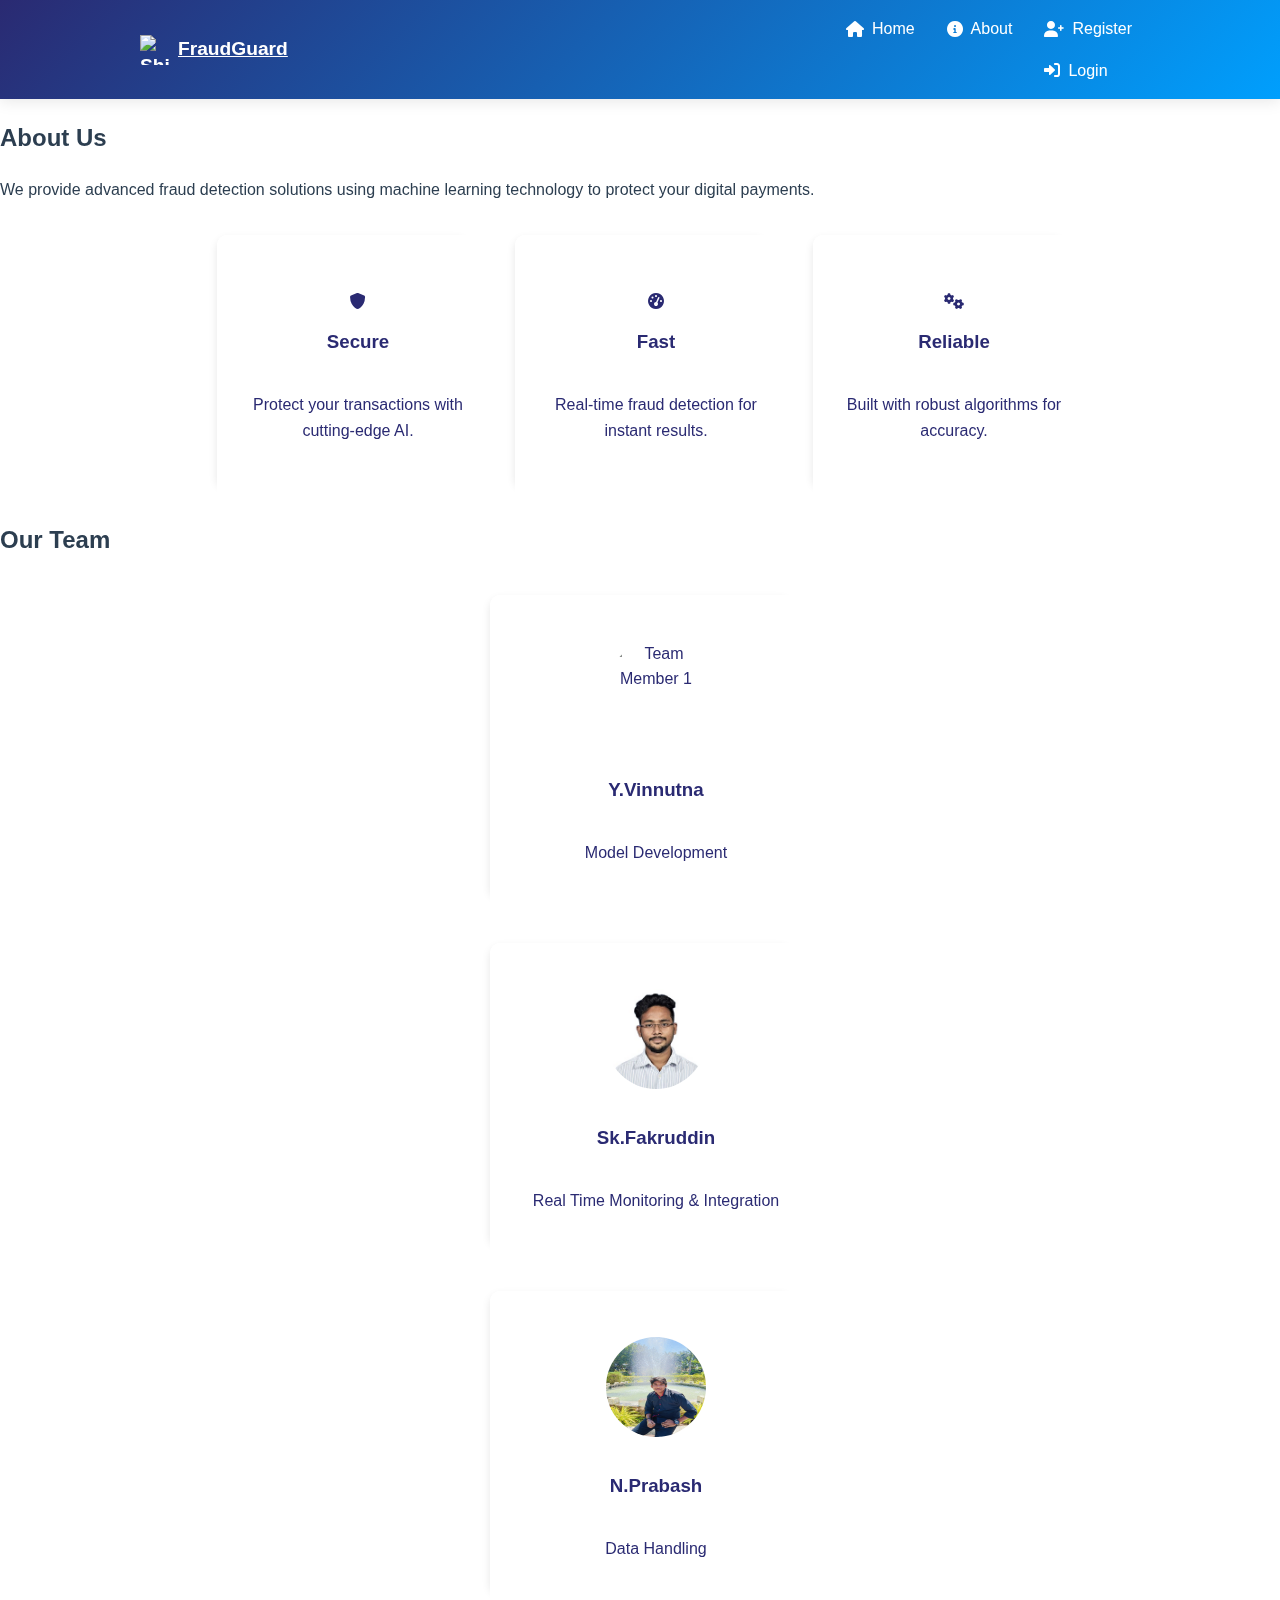
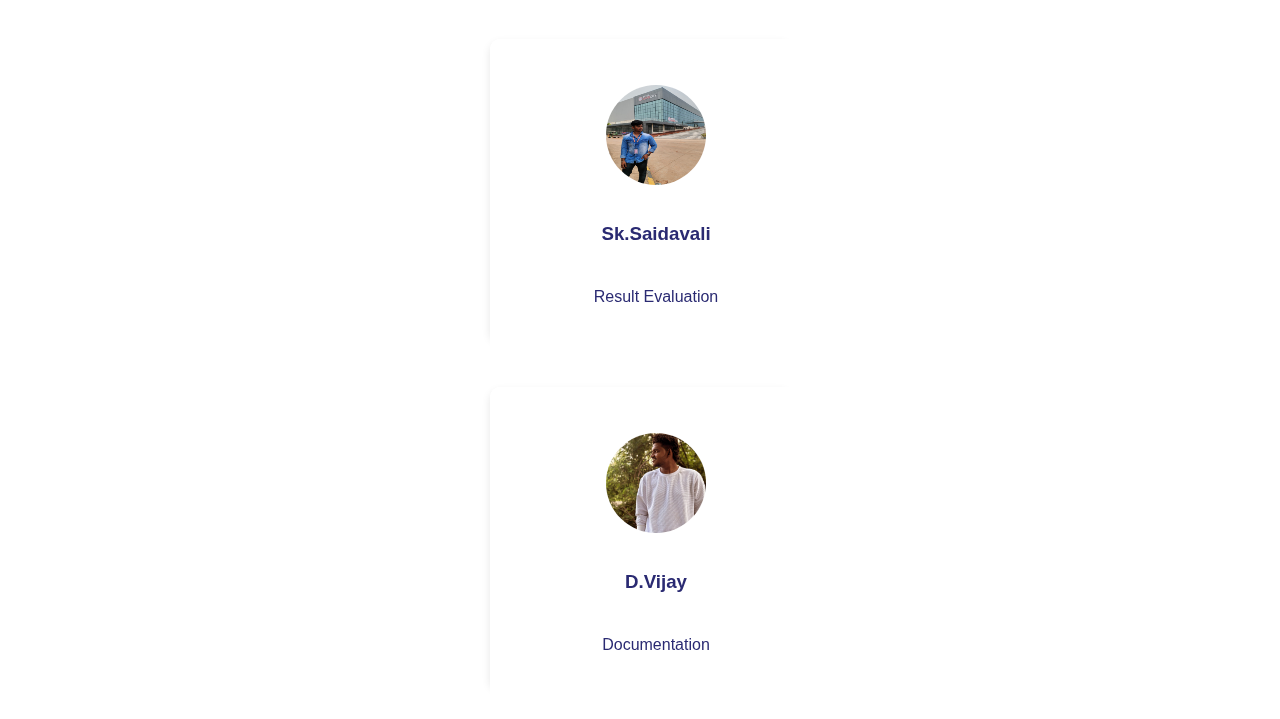
==== about.html @ cbe6132f "Add files via upload" ====
<!DOCTYPE html>
<html lang="en">
<head>
  <meta charset="UTF-8">
  <meta name="viewport" content="width=device-width, initial-scale=1">
  <title>FraudGuard - About Us</title>
  <link rel="stylesheet" href="styles.css">
  <link rel="stylesheet" href="https://cdnjs.cloudflare.com/ajax/libs/font-awesome/6.0.0/css/all.min.css">
</head>
<body>
  <!-- Navigation Bar -->
  <nav id="navbar">
    <div class="nav-container">
      <a href="index.html" class="logo">
        <img src="https://cdn-icons-png.flaticon.com/512/3572/3572730.png" alt="Shield Logo">
        FraudGuard
      </a>
      <ul class="nav-links">
        <li><a href="index.html"><i class="fas fa-home"></i> Home</a></li>
        <li><a href="about.html" class="active"><i class="fas fa-info-circle"></i> About</a></li>
        <li id="authLinks"></li>
      </ul>
      <div class="hamburger">
        <i class="fas fa-bars"></i>
      </div>
    </div>
  </nav>

  <!-- About Page Content -->
  <section id="about" class="page active">
    <div class="container">
      <h2>About Us</h2>
      <p>We provide advanced fraud detection solutions using machine learning technology to protect your digital payments.</p>
      
      <!-- Feature Cards -->
      <div class="about-grid">
        <div class="flip-card">
          <div class="flip-card-inner">
            <div class="flip-card-front">
              <i class="fas fa-shield-alt"></i>
              <h3>Secure</h3>
              <p>Protect your transactions with cutting-edge AI.</p>
            </div>
            <div class="flip-card-back">
              <h3>Advanced Security</h3>
              <p>Our AI algorithms detect and prevent fraudulent activities in real-time.</p>
            </div>
          </div>
        </div>
        <div class="flip-card">
          <div class="flip-card-inner">
            <div class="flip-card-front">
              <i class="fas fa-tachometer-alt"></i>
              <h3>Fast</h3>
              <p>Real-time fraud detection for instant results.</p>
            </div>
            <div class="flip-card-back">
              <h3>Instant Results</h3>
              <p>Get fraud detection results in milliseconds to ensure seamless transactions.</p>
            </div>
          </div>
        </div>
        <div class="flip-card">
          <div class="flip-card-inner">
            <div class="flip-card-front">
              <i class="fas fa-cogs"></i>
              <h3>Reliable</h3>
              <p>Built with robust algorithms for accuracy.</p>
            </div>
            <div class="flip-card-back">
              <h3>High Accuracy</h3>
              <p>Our models are trained on millions of transactions for unmatched reliability.</p>
            </div>
          </div>
        </div>
      </div>

      <!-- Our Team Section -->
      <h2>Our Team</h2>
      <div class="team-grid">
        <div class="flip-card">
          <div class="flip-card-inner">
            <div class="flip-card-front">
              <img src="https://via.placeholder.com/150" alt="Team Member 1">
              <h3>Y.Vinnutna</h3>
              <p>Model Development</p>
            </div>
            <div class="flip-card-back">
              <h3>Y.Vinnutna</h3>
              <p style="text-align: justify;">
                Translating raw transaction data into a powerful predictive tool that safeguards digital payments. 
                The position demands a proactive approach to solving complex problems, 
                leveraging statistical analysis and machine learning to build a secure and effective fraud detection system.
              </p>
            </div>
          </div>
        </div>
        <div class="flip-card">
          <div class="flip-card-inner">
            <div class="flip-card-front">
              <img src="Shaik.jpg" alt="Team Member 2">
              <h3>Sk.Fakruddin</h3>
              <p>Real Time Monitoring & Integration</p>
            </div>
            <div class="flip-card-back">
              <h3>Sk.Fakruddin</h3>
              <p style="text-align: justify;">
                Real Time Monitoring & Integration seamlessly connects raw transaction data, 
                the fraud detection model, and secure operational systems, enabling timely fraud detection 
                and smooth processing of legitimate transactions.
              </p>
            </div>
          </div>
        </div>
        <div class="flip-card">
          <div class="flip-card-inner">
            <div class="flip-card-front">
              <img src="Prabash.jpg" alt="Team Member 3">
              <h3>N.Prabash</h3>
              <p>Data Handling</p>
            </div>
            <div class="flip-card-back">
              <h3>N.Prabash</h3>
              <p style="text-align: justify;">Data Handling in FraudGuard is about building and maintaining a streamlined pipeline that transforms raw transaction data into high-quality, 
                actionable insights—supporting the system’s overall mission of detecting and preventing fraud efficiently.</p>
            </div>
          </div>
        </div>
        <div class="flip-card">
          <div class="flip-card-inner">
            <div class="flip-card-front">
              <img src="Saida.jpg" alt="Team Member 4">
              <h3>Sk.Saidavali</h3>
              <p>Result Evaluation</p>
            </div>
            <div class="flip-card-back">
              <h3>Saidavali</h3>
              <p style="text-align: justify;">Result Evaluation in FraudGuard is essential for maintaining a robust and responsive fraud detection system,
                ensuring that only accurate, reliable decisions are made in real time.</p>
            </div>
          </div>
        </div>
        <div class="flip-card">
          <div class="flip-card-inner">
            <div class="flip-card-front">
              <img src="vijay.jpg" alt="Team Member 5">
              <h3>D.Vijay</h3>
              <p>Documentation</p>
            </div>
            <div class="flip-card-back">
              <h3>Vijay</h3>
              <p style="text-align: justify;"> Documentation in FraudGuard is not just about recording information—it's a strategic tool that supports collaboration, enhances system reliability,
                and ensures the project’s long-term success through clear and accessible records</p>
            </div>
          </div>
        </div>
      </div>
    </div>
  </section>

  <script src="script.js"></script>
</body>
</html>
---- styles.css ----
:root {
  --primary-color: #2a2a72;
  --secondary-color: #009ffd;
  --background-color: #f8f9fa;
  --text-color: #2c3e50;
  --success-color: #2ecc71;
  --error-color: #e74c3c;
  --bg-scale: 1;
}

/* Background Zoom Effect */
body::before {
  content: "";
  position: fixed;
  top: 0;
  left: 0;
  width: 100%;
  height: 100%;
  background: url('your-background-image.jpg') no-repeat center center fixed;
  background-size: cover;
  z-index: -1;
  transform: scale(var(--bg-scale));
  transition: transform 0.3s ease-out;
}

body {
  margin: 0;
  font-family: 'Segoe UI', Tahoma, Geneva, Verdana, sans-serif;
  color: var(--text-color);
  line-height: 1.6;
}

/* Navigation Bar */
#navbar {
  background: linear-gradient(135deg, var(--primary-color), var(--secondary-color));
  box-shadow: 0 2px 15px rgba(0,0,0,0.1);
  padding: 0.5rem 1rem;
}

.nav-container {
  max-width: 1000px;
  margin: 0 auto;
  display: flex;
  justify-content: space-between;
  align-items: center;
}

.logo {
  color: white;
  font-size: 1.2rem;
  font-weight: bold;
  display: flex;
  align-items: center;
  gap: 0.5rem;
}

.logo img {
  width: 30px;
  height: 30px;
}

.nav-links {
  display: flex;
  gap: 1rem;
  list-style: none;
  margin: 0;
  padding: 0;
}

.nav-links a,
.nav-links button {
  color: white;
  text-decoration: none;
  padding: 0.5rem;
  border-radius: 4px;
  transition: all 0.3s ease;
  display: flex;
  align-items: center;
  gap: 0.5rem;
  background: none;
  border: none;
  cursor: pointer;
}

.nav-links a:hover,
.nav-links button:hover {
  background: rgba(255,255,255,0.1);
}

.hamburger {
  color: white;
  font-size: 1.5rem;
  cursor: pointer;
  display: none;
}

/* Hero Section */
.hero {
  background: linear-gradient(135deg, #f8f9fa 0%, #e2e6ea 100%);
  padding: 4rem 1rem;
  text-align: center;
}

.hero-content {
  max-width: 800px;
  margin: 0 auto;
}

.hero h1 {
  font-size: 2.5rem;
  color: var(--primary-color);
  margin-bottom: 1rem;
}

.hero p {
  font-size: 1.2rem;
  color: var(--text-color);
  margin-bottom: 2rem;
}

/* Info Card */
.info-card {
  background: white;
  border-radius: 10px;
  box-shadow: 0 2px 15px rgba(0,0,0,0.1);
  padding: 1.5rem;
  max-width: 600px;
  margin: 0 auto;
  transition: box-shadow 0.3s ease;
}

.info-card:hover {
  box-shadow: 0 0 20px rgba(0, 191, 255, 0.8); /* Glow effect on hover */
}

.info-card p {
  font-size: 1rem;
  color: var(--text-color);
  line-height: 1.6;
}

/* Services Section */
#services {
  padding: 4rem 1rem;
  background: linear-gradient(135deg, #f8f9fa 0%, #e2e6ea 100%); /* Same as hero section */
  text-align: center;
}

#services h2 {
  font-size: 2rem;
  color: var(--primary-color);
  margin-bottom: 2rem;
}

.services-grid {
  display: grid;
  grid-template-columns: repeat(3, 1fr); /* 3 services in a row */
  gap: 2rem;
  max-width: 1200px;
  margin: 0 auto;
  padding: 0 1rem; /* Added padding to match hero section */
}

.service-card {
  background: white;
  border-radius: 10px;
  box-shadow: 0 2px 15px rgba(0,0,0,0.1);
  padding: 2rem;
  transition: transform 0.3s, box-shadow 0.3s;
}

.service-card:hover {
  transform: translateY(-5px);
  box-shadow: 0 8px 20px rgba(0,0,0,0.2);
}

.service-card i {
  font-size: 2rem;
  color: var(--secondary-color);
  margin-bottom: 1rem;
}

.service-card h3 {
  font-size: 1.5rem;
  color: var(--primary-color);
  margin-bottom: 1rem;
}

.service-card p {
  font-size: 1rem;
  color: var(--text-color);
  line-height: 1.6;
}

/* Flip Cards */
.flip-card {
  background-color: transparent;
  width: 250px;
  height: 250px;
  perspective: 1000px;
  margin: 1rem;
}

.flip-card-inner {
  position: relative;
  width: 100%;
  height: 100%;
  text-align: center;
  transition: transform 0.6s;
  transform-style: preserve-3d;
  box-shadow: 0 4px 8px rgba(0,0,0,0.1);
  border-radius: 10px;
}

.flip-card:hover .flip-card-inner {
  transform: rotateY(180deg);
}

.flip-card-front,
.flip-card-back {
  position: absolute;
  width: 100%;
  height: 100%;
  backface-visibility: hidden;
  border-radius: 10px;
  display: flex;
  flex-direction: column;
  justify-content: center;
  align-items: center;
  padding: 1rem;
}

.flip-card-front {
  background: white;
  color: var(--primary-color);
}

.flip-card-back {
  background: var(--primary-color);
  color: white;
  transform: rotateY(180deg);
}

/* About Grid */
.about-grid,
.team-grid {
  display: flex;
  flex-wrap: wrap;
  justify-content: center;
  gap: 1rem;
}

.team-grid {
  flex-direction: column;
  align-items: center;
}

.team-grid .flip-card {
  width: 300px;
  height: 300px;
}

.team-grid img {
  width: 100px;
  height: 100px;
  border-radius: 50%;
  margin-bottom: 1rem;
}

/* Responsive Design */
@media (max-width: 768px) {
  .nav-links {
    display: none;
    position: absolute;
    top: 100%;
    left: 0;
    right: 0;
    background: var(--primary-color);
    flex-direction: column;
    padding: 1rem;
  }

  .nav-links.active {
    display: flex;
  }

  .hamburger {
    display: block;
  }

  .hero h1 {
    font-size: 2rem;
  }

  .hero p {
    font-size: 1rem;
  }

  .info-card {
    padding: 1rem;
  }

  .services-grid {
    grid-template-columns: repeat(2, 1fr); /* 2 services per row on smaller screens */
  }
}

@media (max-width: 480px) {
  .services-grid {
    grid-template-columns: 1fr; /* 1 service per row on mobile */
  }
}
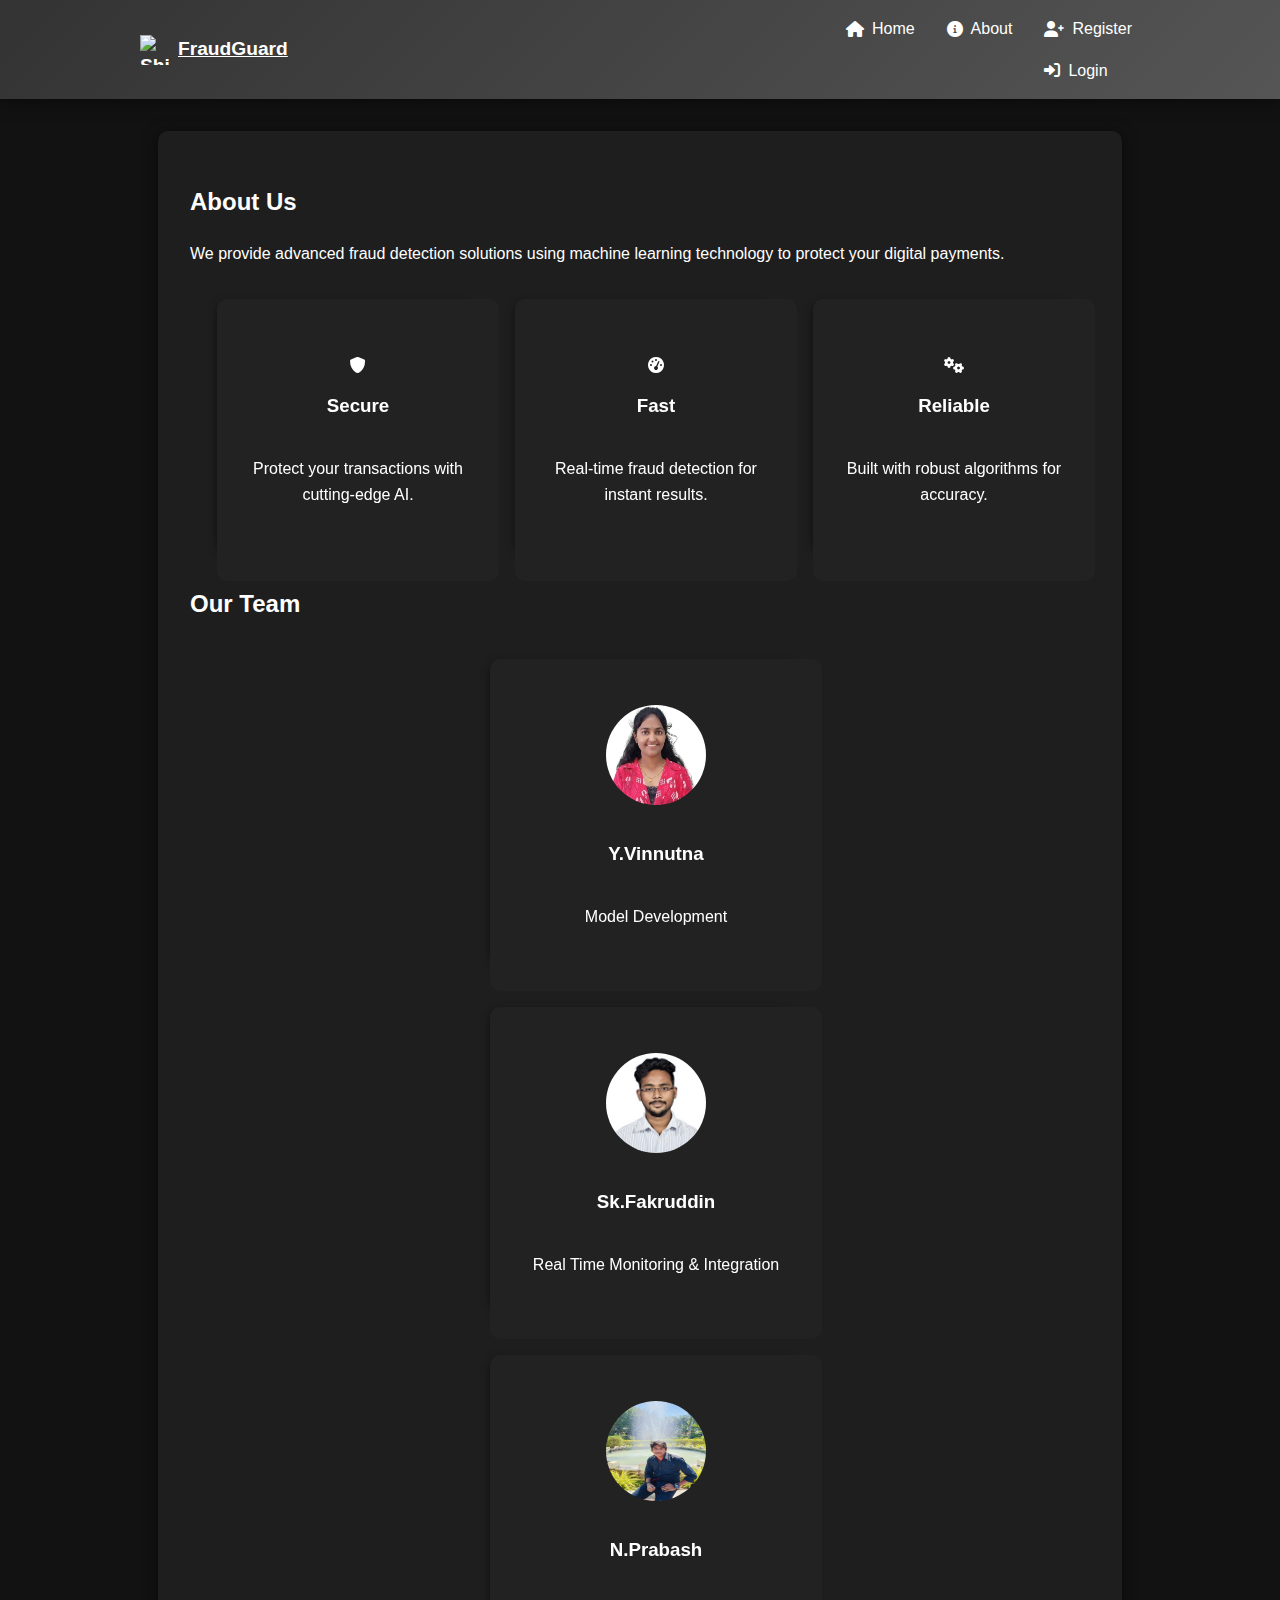
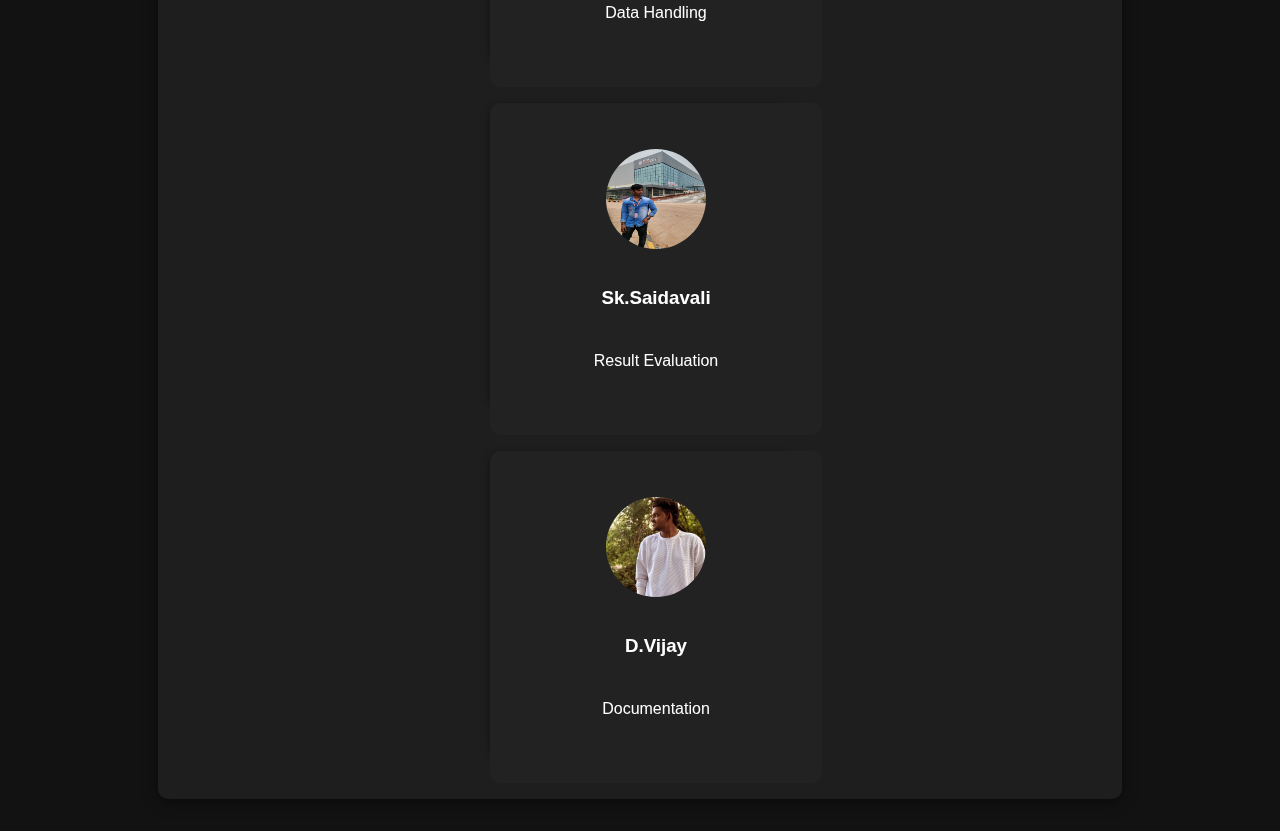
==== commit 8e2ce043: "Update about.html" ====
--- a/about.html
+++ b/about.html
@@ -81,7 +81,7 @@
         <div class="flip-card">
           <div class="flip-card-inner">
             <div class="flip-card-front">
-              <img src="https://via.placeholder.com/150" alt="Team Member 1">
+              <img src="vinutna.jpeg" alt="Team Member 1">
               <h3>Y.Vinnutna</h3>
               <p>Model Development</p>
             </div>
@@ -160,4 +160,4 @@
 
   <script src="script.js"></script>
 </body>
-</html>+</html>
--- a/styles.css
+++ b/styles.css
@@ -1,39 +1,31 @@
 :root {
-  --primary-color: #2a2a72;
-  --secondary-color: #009ffd;
-  --background-color: #f8f9fa;
-  --text-color: #2c3e50;
+  --primary-color: #ffffff;       /* White for text and accents */
+  --secondary-color: #bbbbbb;     /* Light gray accent */
+  --background-color: #121212;    /* Dark background */
+  --text-color: #ffffff;          /* White text */
   --success-color: #2ecc71;
   --error-color: #e74c3c;
   --bg-scale: 1;
 }
 
-/* Background Zoom Effect */
+/* Remove background image and use uniform dark background */
 body::before {
-  content: "";
-  position: fixed;
-  top: 0;
-  left: 0;
-  width: 100%;
-  height: 100%;
-  background: url('your-background-image.jpg') no-repeat center center fixed;
-  background-size: cover;
-  z-index: -1;
-  transform: scale(var(--bg-scale));
-  transition: transform 0.3s ease-out;
+  display: none;
 }
 
 body {
   margin: 0;
+  background-color: var(--background-color) !important;
   font-family: 'Segoe UI', Tahoma, Geneva, Verdana, sans-serif;
   color: var(--text-color);
   line-height: 1.6;
-}
-
-/* Navigation Bar */
+  overflow-x: hidden;
+}
+
+/* Navigation Bar - Dark Gradient */
 #navbar {
-  background: linear-gradient(135deg, var(--primary-color), var(--secondary-color));
-  box-shadow: 0 2px 15px rgba(0,0,0,0.1);
+  background: linear-gradient(135deg, #333333, #555555);
+  box-shadow: 0 2px 15px rgba(0,0,0,0.5);
   padding: 0.5rem 1rem;
 }
 
@@ -46,7 +38,7 @@
 }
 
 .logo {
-  color: white;
+  color: var(--primary-color);
   font-size: 1.2rem;
   font-weight: bold;
   display: flex;
@@ -69,7 +61,7 @@
 
 .nav-links a,
 .nav-links button {
-  color: white;
+  color: var(--primary-color);
   text-decoration: none;
   padding: 0.5rem;
   border-radius: 4px;
@@ -88,7 +80,7 @@
 }
 
 .hamburger {
-  color: white;
+  color: var(--primary-color);
   font-size: 1.5rem;
   cursor: pointer;
   display: none;
@@ -96,7 +88,7 @@
 
 /* Hero Section */
 .hero {
-  background: linear-gradient(135deg, #f8f9fa 0%, #e2e6ea 100%);
+  background: linear-gradient(135deg, #1e1e1e 0%, #2c2c2c 100%);
   padding: 4rem 1rem;
   text-align: center;
 }
@@ -120,9 +112,9 @@
 
 /* Info Card */
 .info-card {
-  background: white;
-  border-radius: 10px;
-  box-shadow: 0 2px 15px rgba(0,0,0,0.1);
+  background: #222222;
+  border-radius: 10px;
+  box-shadow: 0 2px 15px rgba(0,0,0,0.5);
   padding: 1.5rem;
   max-width: 600px;
   margin: 0 auto;
@@ -130,19 +122,19 @@
 }
 
 .info-card:hover {
-  box-shadow: 0 0 20px rgba(0, 191, 255, 0.8); /* Glow effect on hover */
+  box-shadow: 0 0 20px rgba(255,255,255,0.8);
 }
 
 .info-card p {
   font-size: 1rem;
-  color: var(--text-color);
+  color: var(--primary-color);
   line-height: 1.6;
 }
 
 /* Services Section */
 #services {
   padding: 4rem 1rem;
-  background: linear-gradient(135deg, #f8f9fa 0%, #e2e6ea 100%); /* Same as hero section */
+  background: #1e1e1e;
   text-align: center;
 }
 
@@ -152,26 +144,32 @@
   margin-bottom: 2rem;
 }
 
+.container {
+  background: #1e1e1e;
+}
+
+/* Services Grid */
 .services-grid {
   display: grid;
-  grid-template-columns: repeat(3, 1fr); /* 3 services in a row */
+  grid-template-columns: repeat(3, 1fr);
   gap: 2rem;
   max-width: 1200px;
   margin: 0 auto;
-  padding: 0 1rem; /* Added padding to match hero section */
+  padding: 0 1rem;
 }
 
 .service-card {
-  background: white;
-  border-radius: 10px;
-  box-shadow: 0 2px 15px rgba(0,0,0,0.1);
+  background: #222222;
+  border-radius: 10px;
+  box-shadow: 0 2px 15px rgba(0,0,0,0.5);
   padding: 2rem;
   transition: transform 0.3s, box-shadow 0.3s;
 }
 
 .service-card:hover {
   transform: translateY(-5px);
-  box-shadow: 0 8px 20px rgba(0,0,0,0.2);
+  /* Glow effect using a white glow */
+  box-shadow: 0 0 20px #ffffff;
 }
 
 .service-card i {
@@ -208,7 +206,7 @@
   text-align: center;
   transition: transform 0.6s;
   transform-style: preserve-3d;
-  box-shadow: 0 4px 8px rgba(0,0,0,0.1);
+  box-shadow: 0 4px 8px rgba(0,0,0,0.5);
   border-radius: 10px;
 }
 
@@ -231,13 +229,13 @@
 }
 
 .flip-card-front {
-  background: white;
+  background: #222222;
   color: var(--primary-color);
 }
 
 .flip-card-back {
-  background: var(--primary-color);
-  color: white;
+  background: #333333;
+  color: var(--primary-color);
   transform: rotateY(180deg);
 }
 
@@ -275,7 +273,7 @@
     top: 100%;
     left: 0;
     right: 0;
-    background: var(--primary-color);
+    background: #333333;
     flex-direction: column;
     padding: 1rem;
   }
@@ -301,12 +299,478 @@
   }
 
   .services-grid {
-    grid-template-columns: repeat(2, 1fr); /* 2 services per row on smaller screens */
+    grid-template-columns: repeat(2, 1fr);
   }
 }
 
 @media (max-width: 480px) {
   .services-grid {
-    grid-template-columns: 1fr; /* 1 service per row on mobile */
+    grid-template-columns: 1fr;
   }
 }
+
+/* --- Updated CSS for Registration Page (Additional Code) --- */
+/* Register Page Styles */
+#register {
+  display: flex;
+  justify-content: center;
+  align-items: center;
+  min-height: 80vh;
+  background: var(--background-color);
+}
+
+.register-container {
+  background: #1e1e1e;
+  padding: 2rem;
+  border-radius: 10px;
+  box-shadow: 0 2px 15px rgba(0,0,0,0.5);
+  max-width: 400px;
+  width: 100%;
+}
+
+.register-container h2 {
+  text-align: center;
+  margin-bottom: 1.5rem;
+  color: var(--primary-color);
+}
+
+.register-container form {
+  display: flex;
+  flex-direction: column;
+  gap: 1rem;
+}
+
+.register-container input {
+  padding: 0.75rem;
+  border: 1px solid #444;
+  border-radius: 4px;
+  font-size: 1rem;
+  background: #333333;
+  color: var(--primary-color);
+}
+
+.register-container button {
+  padding: 0.75rem;
+  background: var(--secondary-color);
+  color: var(--background-color);
+  border: none;
+  border-radius: 4px;
+  font-size: 1rem;
+  cursor: pointer;
+  transition: background 0.3s ease;
+}
+
+.register-container button:hover {
+  background: var(--primary-color);
+}
+
+/* Password Conditions Styling */
+.password-conditions {
+  list-style: none;
+  padding: 0;
+  margin: 0.5rem 0;
+  font-size: 0.9rem;
+  display: none; /* Hide until password field is focused */
+}
+
+#password:focus ~ .password-conditions {
+  display: block;
+}
+
+.password-conditions li {
+  margin: 0.3rem 0;
+  color: #aaaaaa;
+}
+
+.password-conditions li.valid::before {
+  content: "\f00c";
+  font-family: "Font Awesome 6 Free";
+  font-weight: 900;
+  color: var(--success-color);
+  margin-right: 0.5rem;
+}
+
+.password-conditions li.invalid::before {
+  content: "";
+}
+
+/* --- Updated CSS for Login Page (Additional Code) --- */
+/* Login Container Styling */
+.login-container {
+  background: #1e1e1e;
+  padding: 2rem;
+  border-radius: 10px;
+  box-shadow: 0 2px 15px rgba(0,0,0,0.5);
+  max-width: 400px;
+  width: 100%;
+  margin: 0 auto;
+}
+
+.login-container h2 {
+  text-align: center;
+  margin-bottom: 1.5rem;
+  color: var(--primary-color);
+}
+
+.login-container form {
+  display: flex;
+  flex-direction: column;
+  gap: 1rem;
+}
+
+.login-container input {
+  padding: 0.75rem;
+  border: 1px solid #444;
+  border-radius: 4px;
+  font-size: 1rem;
+  background: #333333;
+  color: var(--primary-color);
+}
+
+.login-container button {
+  padding: 0.75rem;
+  background: var(--secondary-color);
+  color: var(--background-color);
+  border: none;
+  border-radius: 4px;
+  font-size: 1rem;
+  cursor: pointer;
+  transition: background 0.3s ease;
+}
+
+.login-container button:hover {
+  background: var(--primary-color);
+}
+
+/* --- Updated CSS for Dashboard Page (Additional Code) --- */
+/* Dashboard Container Styling */
+.container {
+  background: #1e1e1e;
+  padding: 2rem;
+  border-radius: 10px;
+  box-shadow: 0 2px 15px rgba(0,0,0,0.5);
+  max-width: 900px;
+  margin: 2rem auto;
+}
+
+/* Dashboard Navigation Buttons */
+.dashboard-nav {
+  display: flex;
+  justify-content: center;
+  gap: 1rem;
+  margin-bottom: 1.5rem;
+}
+
+.dashboard-nav button {
+  padding: 0.75rem 1.5rem;
+  background: var(--secondary-color);
+  color: var(--background-color);
+  border: none;
+  border-radius: 4px;
+  cursor: pointer;
+  transition: background 0.3s ease;
+}
+
+.dashboard-nav button:hover {
+  background: var(--primary-color);
+}
+
+/* Dashboard Sections */
+.dashboard-section {
+  display: none;
+}
+
+.dashboard-section.active {
+  display: block;
+}
+
+/* --- New Global Styles for CSV Preview and Popup --- */
+/* CSV Preview Container */
+#datasetPreview {
+  max-height: 400px;
+  overflow-y: auto;
+  overflow-x: hidden;
+  margin-top: 1rem;
+}
+
+/* Popup Message Styling */
+#popupMessage {
+  position: fixed;
+  top: 20px;
+  right: 20px;
+  padding: 1rem 1.5rem;
+  border-radius: 4px;
+  font-size: 1rem;
+  z-index: 1000;
+  display: none;
+}
+
+#popupMessage.success {
+  background-color: var(--success-color);
+  color: var(--background-color);
+}
+
+#popupMessage.error {
+  background-color: var(--error-color);
+  color: var(--background-color);
+}
+/* --- New Global Styles for CSV Preview and Popup --- */
+/* CSV Preview Container: allow vertical scrolling only */
+#datasetPreview {
+  max-height: 400px;
+  overflow-y: auto;
+  overflow-x: hidden;
+  margin-top: 1rem;
+}
+
+/* Popup Message Styling */
+#popupMessage {
+  position: fixed;
+  top: 20px;
+  right: 20px;
+  padding: 1rem 1.5rem;
+  border-radius: 4px;
+  font-size: 1rem;
+  z-index: 1000;
+  display: none;
+}
+
+#popupMessage.success {
+  background-color: var(--success-color);
+  color: var(--background-color);
+}
+
+#popupMessage.error {
+  background-color: var(--error-color);
+  color: var(--background-color);
+}
+
+/* --- New Styles for Transaction Prediction Section --- */
+.prediction-card {
+  background: #222222;
+  padding: 1.5rem;
+  border-radius: 10px;
+  box-shadow: 0 2px 15px rgba(0,0,0,0.5);
+  margin-top: 1rem;
+}
+
+.prediction-card .form-group {
+  margin-bottom: 1rem;
+}
+
+.prediction-card label {
+  display: block;
+  margin-bottom: 0.5rem;
+  color: var(--primary-color);
+}
+
+.prediction-card input,
+.prediction-card select {
+  width: 100%;
+  padding: 0.75rem;
+  border: 1px solid #444;
+  border-radius: 4px;
+  background: #333333;
+  color: var(--primary-color);
+  margin-bottom: 0.5rem;
+}
+
+.prediction-card button {
+  width: 100%;
+  padding: 0.75rem;
+  background: var(--secondary-color);
+  color: var(--background-color);
+  border: none;
+  border-radius: 4px;
+  font-size: 1rem;
+  cursor: pointer;
+  transition: background 0.3s ease;
+}
+
+.prediction-card button:hover {
+  background: var(--primary-color);
+}
+
+#predictionResult {
+  margin-top: 1rem;
+  font-size: 1.1rem;
+  text-align: center;
+}
+
+#predictionResult.success {
+  color: var(--success-color);
+}
+
+#predictionResult.error {
+  color: var(--error-color);
+}
+
+/* --- New Styles for Transaction Prediction Section --- */
+
+
+/* --- New Styles for Transaction Prediction Section --- */
+
+.prediction-card {
+  background: #222222;
+  padding: 1.5rem;
+  border-radius: 10px;
+  box-shadow: 0 2px 15px rgba(0,0,0,0.5);
+  margin-top: 1rem;
+}
+
+.prediction-card .form-group {
+  margin-bottom: 1rem;
+}
+
+.prediction-card label {
+  display: block;
+  margin-bottom: 0.5rem;
+  color: var(--primary-color);
+}
+
+.prediction-card input,
+.prediction-card select {
+  width: 100%;
+  padding: 0.75rem;
+  border: 1px solid #444;
+  border-radius: 4px;
+  background: #333333;
+  color: var(--primary-color);
+  margin-bottom: 0.5rem;
+}
+
+.prediction-card button {
+  width: 100%;
+  padding: 0.75rem;
+  background: var(--secondary-color);
+  color: var(--background-color);
+  border: none;
+  border-radius: 4px;
+  font-size: 1rem;
+  cursor: pointer;
+  transition: background 0.3s ease;
+}
+/* --- New Global Styles for CSV Preview and Popup --- */
+/* CSV Preview Container: allow vertical scrolling only */
+#datasetPreview {
+  max-height: 400px;
+  overflow-y: auto;
+  overflow-x: hidden;
+  margin-top: 1rem;
+}
+
+/* Popup Message Styling */
+#popupMessage {
+  position: fixed;
+  top: 20px;
+  right: 20px;
+  padding: 1rem 1.5rem;
+  border-radius: 4px;
+  font-size: 1rem;
+  z-index: 1000;
+  display: none;
+}
+
+#popupMessage.success {
+  background-color: var(--success-color);
+  color: var(--background-color);
+}
+
+#popupMessage.error {
+  background-color: var(--error-color);
+  color: var(--background-color);
+}
+
+/* --- New Styles for File Input and Select Dropdown --- */
+/* Style the file input (Choose File) */
+#datasetInput {
+  width: 100%;
+  padding: 1rem;
+  border: 2px dashed var(--secondary-color);
+  border-radius: 4px;
+  background: transparent;
+  color: var(--primary-color);
+  text-align: center;
+  transition: background 0.3s ease;
+  cursor: pointer;
+}
+#datasetInput:hover {
+  background: rgba(255,255,255,0.1);
+}
+
+/* Style the select dropdown (Select Model) */
+select#modelSelect {
+  width: 100%;
+  padding: 0.75rem;
+  border: 1px solid #444;
+  border-radius: 4px;
+  background: #333333;
+  color: var(--primary-color);
+  appearance: none;
+  -webkit-appearance: none;
+  -moz-appearance: none;
+  background-image: url('data:image/svg+xml;charset=US-ASCII,<svg xmlns="http://www.w3.org/2000/svg" width="10" height="10" viewBox="0 0 10 10"><polygon fill="%23bbbbbb" points="0,0 10,0 5,5"/></svg>');
+  background-repeat: no-repeat;
+  background-position: right 10px center;
+  background-size: 10px;
+  transition: border-color 0.3s ease;
+}
+select#modelSelect:focus {
+  border-color: var(--secondary-color);
+}
+
+/* --- New Styles for File Input and Select Dropdown --- */
+/* Style the file input (Choose File) */
+#datasetInput {
+  width: 100%;
+  padding: 1rem;
+  border: 2px dashed var(--secondary-color);
+  border-radius: 4px;
+  background: transparent;
+  color: var(--primary-color);
+  text-align: center;
+  transition: background 0.3s ease;
+  cursor: pointer;
+}
+#datasetInput:hover {
+  background: rgba(255,255,255,0.1);
+}
+
+/* Style the select dropdown (Select Model) */
+select#modelSelect {
+  width: 100%;
+  padding: 0.75rem;
+  border: 1px solid #444;
+  border-radius: 4px;
+  background: #333333;
+  color: var(--primary-color);
+  appearance: none;
+  -webkit-appearance: none;
+  -moz-appearance: none;
+  background-image: url('data:image/svg+xml;charset=US-ASCII,<svg xmlns="http://www.w3.org/2000/svg" width="10" height="10" viewBox="0 0 10 10"><polygon fill="%23bbbbbb" points="0,0 10,0 5,5"/></svg>');
+  background-repeat: no-repeat;
+  background-position: right 10px center;
+  background-size: 10px;
+  transition: border-color 0.3s ease;
+}
+select#modelSelect:focus {
+  border-color: var(--secondary-color);
+}
+
+/* --- New Styles for File Input and Select Dropdown --- */ /* Style the file input (Choose File) */  
+#datasetInput {  
+  width: 100%;  
+  padding: 1rem;  
+  border: 2px dashed var(--secondary-color);  
+  border-radius: 4px;  
+  background: transparent;  
+  color: var(--primary-color);  
+  text-align: center;  
+  transition: background 0.3s ease;  
+  cursor: pointer;  
+} 
+#datasetInput:hover {  
+  background: rgba(255,255,255,0.1);  
+}
+
+
